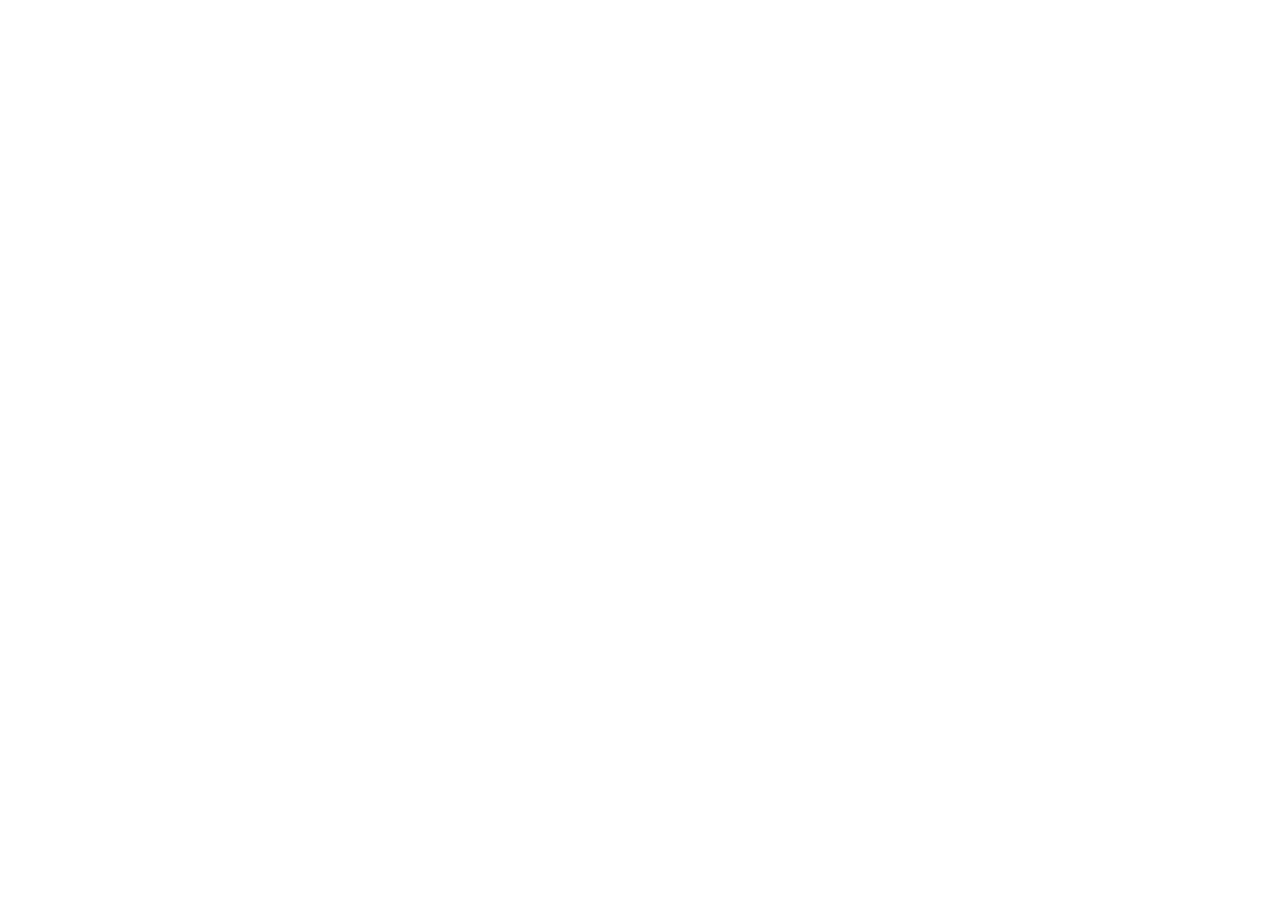
==== admin.html @ 4d07a51f "Add admin.html" ====
<!doctype html><html lang="fr"><head><meta charset="utf-8"><meta name="viewport" content="width=device-width,initial-scale=1"><title>Administration — Katalog</title><link rel="stylesheet" href="public/styles.css"><link rel="stylesheet" href="public/admin-polish.css"></head><body><main id="admin" class="admin-shell"></main><script src="public/admin.js"></script><script src="public/admin-polish.js"></script></body></html>
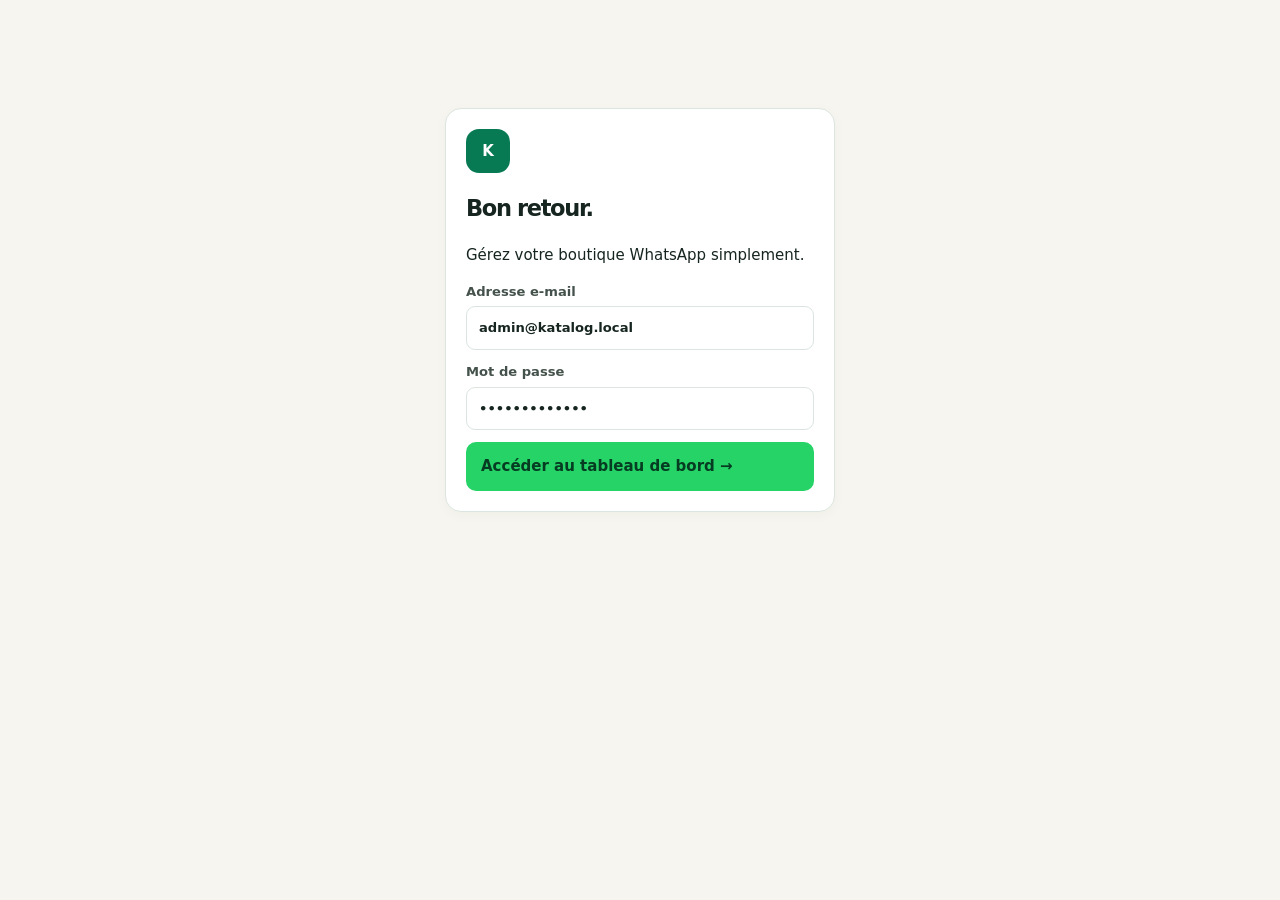
==== commit 9f5f1800: "feat(prod): restore admin entrypoint" ====
--- a/admin.html
+++ b/admin.html
@@ -1 +1,15 @@
-<!doctype html><html lang="fr"><head><meta charset="utf-8"><meta name="viewport" content="width=device-width,initial-scale=1"><title>Administration — Katalog</title><link rel="stylesheet" href="public/styles.css"><link rel="stylesheet" href="public/admin-polish.css"></head><body><main id="admin" class="admin-shell"></main><script src="public/admin.js"></script><script src="public/admin-polish.js"></script></body></html>
+<!doctype html>
+<html lang="fr">
+<head>
+  <meta charset="utf-8">
+  <meta name="viewport" content="width=device-width, initial-scale=1">
+  <meta name="robots" content="noindex,nofollow">
+  <title>Administration — Catalogue WhatsApp</title>
+  <link rel="stylesheet" href="public/styles.css">
+  <link rel="stylesheet" href="public/admin-polish.css">
+</head>
+<body>
+  <main id="admin"></main>
+  <script src="public/admin.js" defer></script>
+</body>
+</html>
--- a/public/styles.css
+++ b/public/styles.css
@@ -0,0 +1 @@
+:root{--ink:#16251f;--muted:#65736c;--brand:#087a53;--brand-dark:#045238;--mint:#ddf4e8;--cream:#f6f5ef;--card:#fff;--line:#dce5df;--danger:#b92935;--shadow:0 18px 45px #19342912}*{box-sizing:border-box}body{margin:0;background:var(--cream);color:var(--ink);font:15px/1.5 Inter,ui-sans-serif,system-ui,-apple-system,BlinkMacSystemFont,"Segoe UI",sans-serif}button,input,textarea{font:inherit}button{cursor:pointer;border:0}.wrap{max-width:1120px;margin:auto;padding:0 22px}.hero{background:radial-gradient(circle at 80% 15%,#43bf8b 0,transparent 27%),linear-gradient(130deg,#034832,#0a8960);color:#fff;padding:20px 0 68px}.nav,.admin-header{display:flex;align-items:center;justify-content:space-between;gap:15px}.logo,.admin-brand{font-size:1.34rem;font-weight:850;letter-spacing:-.05em}.cart-button{display:flex;align-items:center;gap:8px;background:#ffffff1f;border:1px solid #ffffff45;color:#fff;padding:10px 13px;border-radius:999px;font-weight:700}.cart-button b{display:grid;place-items:center;min-width:21px;height:21px;background:#fff;color:var(--brand-dark);border-radius:50%;font-size:.75rem}.hero-copy{max-width:650px;padding-top:76px}.eyebrow{font-size:.72rem;text-transform:uppercase;letter-spacing:.13em;color:#b9f0d5;font-weight:850}.eyebrow.dark{color:var(--brand)}.hero h1{font-size:clamp(2.7rem,7vw,5.15rem);line-height:.96;letter-spacing:-.075em;margin:11px 0 15px}.hero p{font-size:1.08rem;max-width:510px;color:#dcf6e9}.search-wrap{display:flex;gap:8px;align-items:center;width:100%;background:#fff;color:#789188;padding:0 17px;border-radius:12px;margin-top:29px;font-size:1.5rem;box-shadow:0 9px 25px #003b2933}.search{width:100%;padding:16px 0;border:0;outline:0;color:var(--ink);font-size:1rem}.catalogue{padding:42px 0 90px}.bar,.section-head{display:flex;justify-content:space-between;align-items:center;gap:12px;margin-bottom:22px}.bar h2,.panel h2{margin:2px 0 0;font-size:1.55rem;letter-spacing:-.05em}.product-count{background:var(--mint);color:var(--brand-dark);padding:5px 10px;border-radius:999px;font-size:.78rem;font-weight:800}.chips{display:flex;overflow:auto;gap:8px;margin-bottom:25px;padding-bottom:3px}.chip{white-space:nowrap;background:#e7ece8;color:var(--ink);padding:8px 13px;border-radius:999px;font-weight:650}.chip.active{background:var(--ink);color:#fff}.grid{display:grid;grid-template-columns:repeat(auto-fill,minmax(220px,1fr));gap:18px}.card{background:var(--card);border-radius:18px;overflow:hidden;border:1px solid var(--line);box-shadow:0 4px 13px #19342908;transition:transform .2s,box-shadow .2s}.card:hover{transform:translateY(-3px);box-shadow:var(--shadow)}.card img{width:100%;height:234px;object-fit:cover;background:#e7ece8}.card-info{padding:14px}.category{font-size:.7rem;color:var(--brand);font-weight:850;text-transform:uppercase;letter-spacing:.08em}.card h3{margin:5px 0 3px;font-size:1.06rem;letter-spacing:-.025em}.card-info p{height:37px;overflow:hidden;margin:0;color:var(--muted);font-size:.84rem}.card-bottom{display:flex;align-items:center;justify-content:space-between;margin-top:14px}.price{font-size:1.05rem}.add{width:33px;height:33px;border-radius:50%;background:var(--ink);color:#fff;font-size:1.35rem;line-height:1}.drawer{position:fixed;inset:0 0 0 auto;width:min(440px,100%);overflow:auto;background:#fff;z-index:10;box-shadow:-12px 0 45px #17211d33;padding:22px;transform:translateX(105%);transition:transform .25s}.drawer.open{transform:none}.drawer-head{display:flex;justify-content:space-between;align-items:flex-start;border-bottom:1px solid var(--line);padding-bottom:16px}.drawer h2{margin:1px 0 0;letter-spacing:-.05em}.close{background:#edf1ee;width:36px;height:36px;border-radius:50%;font-size:1.6rem}.cart-item{display:grid;grid-template-columns:52px 1fr auto;gap:10px;align-items:center;border-bottom:1px solid var(--line);padding:13px 0}.cart-item img{width:52px;height:52px;object-fit:cover;border-radius:9px}.cart-item strong,.cart-item small{display:block}.cart-item small{color:var(--muted);font-size:.78rem;margin-top:3px}.quantity{display:flex;gap:7px;align-items:center}.quantity button{width:28px;height:28px;border-radius:50%;background:#ecf1ed;color:var(--ink);font-weight:800}.quantity b{width:14px;text-align:center}.total{display:flex;justify-content:space-between;align-items:center;padding:18px 0;font-size:1.12rem}.checkout{display:grid;gap:12px}.checkout label,.product-form label{display:grid;gap:5px;color:#44524b;font-weight:700;font-size:.82rem}.checkout input,.checkout textarea,.fields input,.product-form textarea{width:100%;padding:11px 12px;border:1px solid var(--line);border-radius:9px;color:var(--ink);background:#fff;outline-color:var(--brand);resize:vertical}.checkout textarea,.product-form textarea{min-height:76px}.secure-note{margin:0;color:var(--muted);font-size:.78rem}.whatsapp,.save{background:#25d366;color:#063c22;padding:13px 15px;border-radius:10px;font-weight:850;display:flex;justify-content:space-between;align-items:center}.empty{color:var(--muted);text-align:center;padding:35px 10px}.empty strong{display:block;color:var(--ink);margin-top:7px}.empty p{margin:3px 0}.empty-icon{font-size:1.8rem}.admin-shell{max-width:1180px;margin:0 auto;padding:20px 22px 60px}.admin-header{padding:7px 0 24px;border-bottom:1px solid var(--line)}.admin-brand{text-decoration:none;color:var(--ink)}.admin-brand span{color:var(--brand);font-size:.8rem}.visit-link,.logout{background:transparent;color:var(--muted);font-size:.86rem;text-decoration:none;margin-left:10px}.dashboard-title{max-width:720px;padding:46px 0 26px}.dashboard-title h1{font-size:clamp(2rem,5vw,3.3rem);letter-spacing:-.07em;line-height:1;margin:7px 0 11px}.dashboard-title p{color:var(--muted);margin:0}.stats{display:grid;grid-template-columns:repeat(3,1fr);gap:14px;margin-bottom:22px}.stats article{background:var(--card);border:1px solid var(--line);border-radius:15px;padding:17px;box-shadow:0 3px 12px #19342908}.stats span,.stats small{display:block;color:var(--muted);font-size:.78rem}.stats strong{display:block;font-size:1.55rem;letter-spacing:-.06em;margin:3px 0}.admin-grid{display:grid;grid-template-columns:minmax(0,1.48fr) minmax(280px,.8fr);gap:18px;align-items:start}.panel{background:var(--card);border:1px solid var(--line);border-radius:16px;padding:20px;margin-bottom:18px;box-shadow:0 3px 13px #19342908}.panel h1{letter-spacing:-.06em}.product-form{display:grid;gap:14px}.fields{display:grid;grid-template-columns:repeat(2,1fr);gap:12px}.upload-zone{position:relative;min-height:130px;border:1.5px dashed #8fc9ad;border-radius:12px;background:#f1faf5;display:grid;place-items:center;text-align:center;padding:16px;overflow:hidden}.upload-zone input{position:absolute;inset:0;opacity:0;cursor:pointer}.upload-zone b,.upload-zone span{display:block}.upload-zone b{color:var(--brand-dark)}.upload-zone span{font-size:.77rem;color:var(--muted);margin-top:3px}.upload-preview{height:78px;width:78px;object-fit:cover;border-radius:9px;margin:0 auto 7px}.admin-products{display:grid;gap:5px}.admin-products article{display:grid;grid-template-columns:45px 1fr auto 30px;gap:10px;align-items:center;padding:9px 0;border-bottom:1px solid var(--line)}.admin-products article:last-child{border:0}.admin-products img{height:45px;width:45px;object-fit:cover;border-radius:8px}.admin-products b,.admin-products small{display:block}.admin-products small{font-size:.75rem;color:var(--muted)}.icon-danger{background:#fff0f1;color:var(--danger);border-radius:7px;padding:6px;font-size:1rem}.orders{display:grid}.orders article{display:grid;grid-template-columns:55px 1fr auto auto;gap:15px;align-items:center;padding:13px 0;border-bottom:1px solid var(--line)}.orders article:last-child{border:0}.orders small,.orders p{display:block;color:var(--muted);font-size:.78rem;margin:2px 0}.order-id{font-weight:850;color:var(--brand)}.orders time{font-size:.72rem;color:var(--muted)}.login{max-width:390px;margin:12vh auto}.admin-mark{display:grid;place-items:center;background:var(--brand);color:#fff;width:44px;height:44px;border-radius:13px;font-weight:850}.modal-backdrop{position:fixed;inset:0;background:#17211d77;z-index:30;display:grid;place-items:center;padding:20px}.confirm-modal{max-width:370px;background:#fff;border-radius:18px;padding:25px;text-align:center;box-shadow:var(--shadow)}.modal-icon{display:grid;place-items:center;margin:auto;background:#fff0f1;color:var(--danger);width:44px;height:44px;border-radius:50%;font-size:1.35rem}.confirm-modal h2{margin:12px 0 5px;letter-spacing:-.04em}.confirm-modal p{color:var(--muted);font-size:.9rem}.confirm-modal>div{display:flex;gap:10px;margin-top:20px}.confirm-modal button{flex:1;padding:11px;border-radius:9px;font-weight:800}.cancel{background:#edf1ee;color:var(--ink)}.delete{background:var(--danger);color:#fff}#toast{position:fixed;right:22px;bottom:22px;z-index:50;background:var(--ink);color:#fff;padding:12px 15px;border-radius:10px;opacity:0;transform:translateY(12px);pointer-events:none;transition:.2s;box-shadow:var(--shadow)}#toast.show{opacity:1;transform:none}#toast.error{background:var(--danger)}@media(max-width:720px){.hero-copy{padding-top:48px}.grid{grid-template-columns:repeat(2,1fr);gap:11px}.card img{height:155px}.card-info{padding:10px}.card h3{font-size:.95rem}.card-info p{display:none}.stats{grid-template-columns:1fr}.admin-grid{grid-template-columns:1fr}.orders article{grid-template-columns:45px 1fr}.orders strong,.orders time{grid-column:2}.fields{grid-template-columns:1fr}.dashboard-title{padding-top:32px}.admin-products article{grid-template-columns:45px 1fr auto 30px}}@media(max-width:420px){.wrap,.admin-shell{padding-left:14px;padding-right:14px}.hero h1{font-size:2.7rem}.card-bottom{margin-top:9px}.admin-header{font-size:.8rem}.visit-link{display:none}}
--- a/public/admin-polish.css
+++ b/public/admin-polish.css
@@ -0,0 +1 @@
+.admin-products{overflow:hidden}.admin-products article{grid-template-columns:45px minmax(0,1fr) auto auto 32px!important}.admin-products article>div{min-width:0}.admin-products article b,.admin-products article small{overflow:hidden;text-overflow:ellipsis;white-space:nowrap}.edit-button{display:inline-flex!important;align-items:center;gap:5px;white-space:nowrap;background:#e8f5ee!important;color:#066443!important;border:0!important;border-radius:8px!important;padding:7px 9px!important;font-weight:800!important;font-size:.76rem!important}.icon-danger{display:grid!important;place-items:center;width:32px;height:32px;padding:0!important}.icon-danger svg,.edit-button svg{width:15px;height:15px;fill:none;stroke:currentColor;stroke-width:2;stroke-linecap:round;stroke-linejoin:round}@media(max-width:800px){.admin-products article{grid-template-columns:42px minmax(0,1fr) auto 32px!important}.admin-products article>strong{display:none}.edit-button{font-size:0!important;width:32px;height:32px;justify-content:center;padding:0!important}.edit-button svg{width:17px;height:17px}}@media(max-width:420px){.admin-products article{grid-template-columns:38px minmax(0,1fr) 30px 30px!important}.admin-products img{width:38px!important;height:38px!important}}
